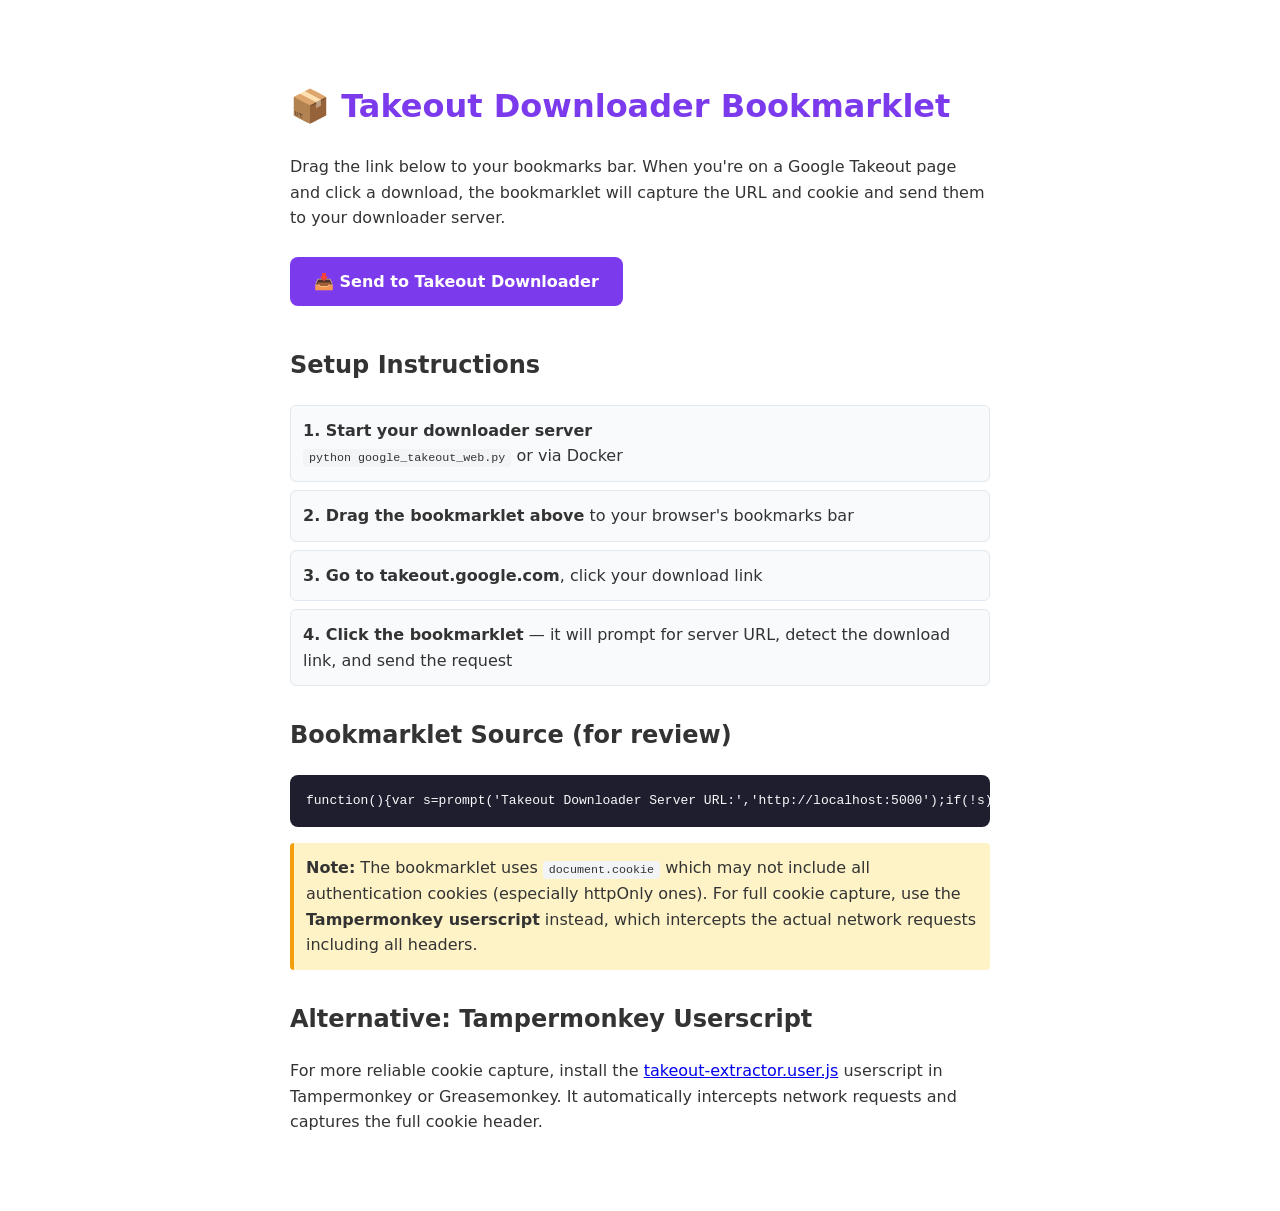
==== helpers/bookmarklet.html @ 27901a65 "~ [ Add aria2c backend, auth, helpers, rewrite docs ]: ✨ feat(core): add aria2c RPC backend and brow" ====
<!DOCTYPE html>
<html lang="en">
<head>
    <meta charset="UTF-8">
    <title>Takeout Downloader Bookmarklet</title>
    <style>
        body { font-family: system-ui, sans-serif; max-width: 700px; margin: 40px auto; padding: 20px; color: #333; line-height: 1.6; }
        h1 { color: #7c3aed; }
        h2 { margin-top: 30px; }
        code { background: #f3f4f6; padding: 2px 6px; border-radius: 4px; font-size: 0.9em; }
        pre { background: #1e1e2e; color: #f8fafc; padding: 16px; border-radius: 8px; overflow-x: auto; }
        .bookmarklet-link { display: inline-block; padding: 12px 24px; background: #7c3aed; color: white; text-decoration: none; border-radius: 8px; font-weight: 600; margin: 10px 0; }
        .bookmarklet-link:hover { background: #6d28d9; }
        .warning { background: #fef3c7; border-left: 4px solid #f59e0b; padding: 12px; margin: 16px 0; border-radius: 4px; }
        .step { background: #f8fafc; padding: 12px; margin: 8px 0; border-radius: 6px; border: 1px solid #e2e8f0; }
    </style>
</head>
<body>
    <h1>📦 Takeout Downloader Bookmarklet</h1>
    <p>Drag the link below to your bookmarks bar. When you're on a Google Takeout page and click a download, the bookmarklet will capture the URL and cookie and send them to your downloader server.</p>

    <a class="bookmarklet-link" href="javascript:void(function()%7Bvar%20s%3Dprompt('Takeout%20Downloader%20Server%20URL%3A'%2C'http%3A%2F%2Flocalhost%3A5000')%3Bif(!s)return%3Bvar%20c%3Ddocument.cookie%3Bvar%20l%3Ddocument.querySelectorAll('a%5Bhref*%3D%22takeout%22%5D%2Ca%5Bhref*%3D%22storage.cloud.google.com%22%5D')%3Bvar%20u%3Dl.length%3Fl%5B0%5D.href%3Aprompt('Paste%20takeout%20download%20URL%3A')%3Bif(!u)return%3Bvar%20au%3Dprompt('Auth%20user%20(blank%20to%20skip)%3A')%3Bvar%20ap%3Dau%3Fprompt('Auth%20password%3A')%3A''%3Bvar%20h%3D%7B'Content-Type'%3A'application%2Fjson'%7D%3Bif(au)h%5B'Authorization'%5D%3D'Basic%20'%2Bbtoa(au%2B'%3A'%2Bap)%3Bfetch(s%2B'%2Fapi%2Fstart'%2C%7Bmethod%3A'POST'%2Cheaders%3Ah%2Cbody%3AJSON.stringify(%7Bcurl_input%3A'Cookie%3A%20'%2Bc%2Curl%3Au%2Coutput_dir%3A'%2Fdownloads'%2Cparallel%3A6%2Cfile_count%3A100%7D)%7D).then(r%3Dr.json()).then(d%3D%7Balert(d.error%7C%7C'Download%20started!')%7D).catch(e%3D%7Balert('Error%3A%20'%2Be)%7D)%7D())">📥 Send to Takeout Downloader</a>

    <h2>Setup Instructions</h2>

    <div class="step">
        <strong>1. Start your downloader server</strong><br>
        <code>python google_takeout_web.py</code> or via Docker
    </div>

    <div class="step">
        <strong>2. Drag the bookmarklet above</strong> to your browser's bookmarks bar
    </div>

    <div class="step">
        <strong>3. Go to takeout.google.com</strong>, click your download link
    </div>

    <div class="step">
        <strong>4. Click the bookmarklet</strong> — it will prompt for server URL, detect the download link, and send the request
    </div>

    <h2>Bookmarklet Source (for review)</h2>
    <pre id="source-code"></pre>

    <div class="warning">
        <strong>Note:</strong> The bookmarklet uses <code>document.cookie</code> which may not include all authentication cookies (especially httpOnly ones). For full cookie capture, use the <strong>Tampermonkey userscript</strong> instead, which intercepts the actual network requests including all headers.
    </div>

    <h2>Alternative: Tampermonkey Userscript</h2>
    <p>For more reliable cookie capture, install the <a href="takeout-extractor.user.js">takeout-extractor.user.js</a> userscript in Tampermonkey or Greasemonkey. It automatically intercepts network requests and captures the full cookie header.</p>

    <script>
        // Decode and display the bookmarklet source for transparency
        const bookmarklet = document.querySelector('.bookmarklet-link').href;
        const decoded = decodeURIComponent(bookmarklet.replace('javascript:void(', '').slice(0, -1));
        document.getElementById('source-code').textContent = decoded;
    </script>
</body>
</html>
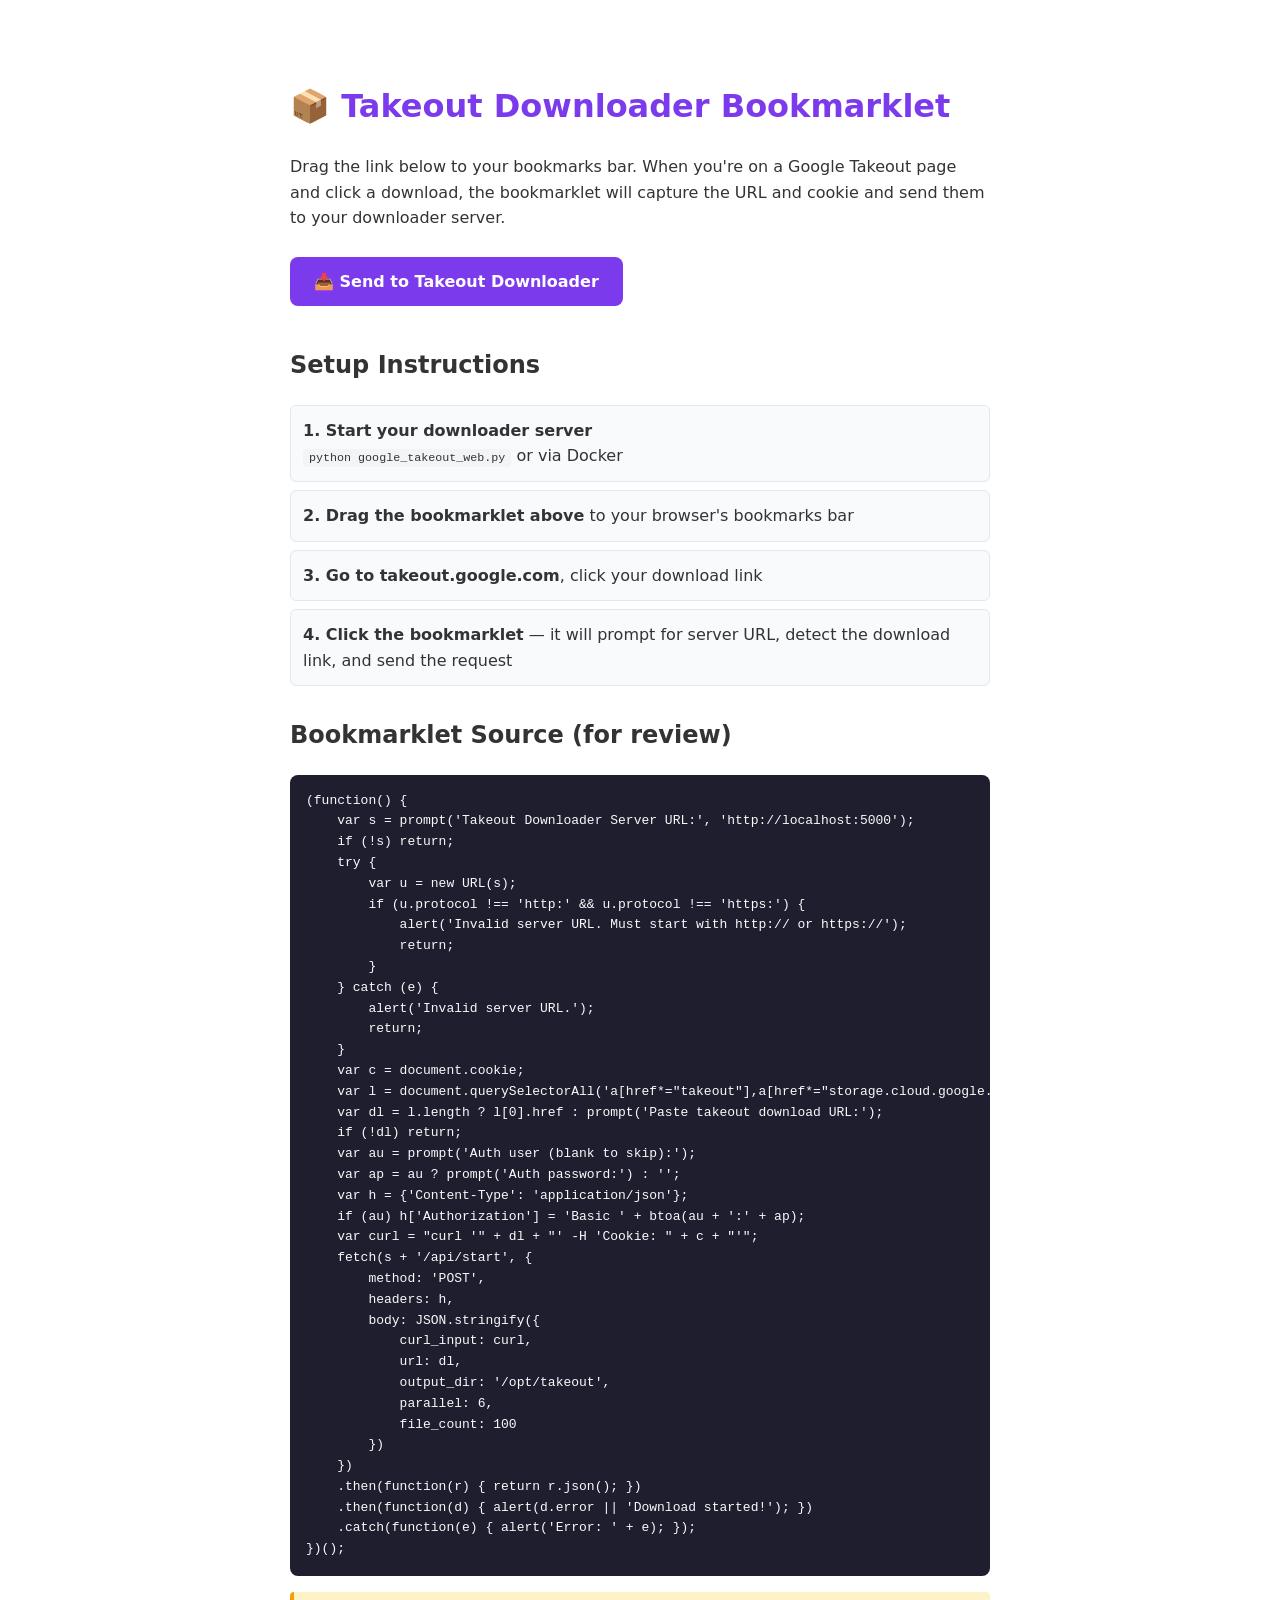
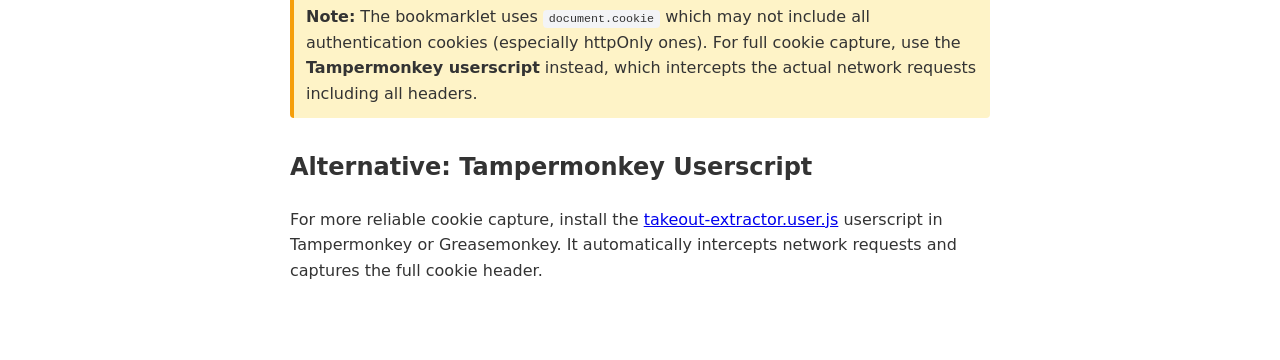
==== commit e46e2e44: "~ [ Add USAGE guide and update default paths ]: 📝 docs: add comprehensive USAGE.md guide  - Create d" ====
--- a/helpers/bookmarklet.html
+++ b/helpers/bookmarklet.html
@@ -19,7 +19,7 @@
     <h1>📦 Takeout Downloader Bookmarklet</h1>
     <p>Drag the link below to your bookmarks bar. When you're on a Google Takeout page and click a download, the bookmarklet will capture the URL and cookie and send them to your downloader server.</p>
 
-    <a class="bookmarklet-link" href="javascript:void(function()%7Bvar%20s%3Dprompt('Takeout%20Downloader%20Server%20URL%3A'%2C'http%3A%2F%2Flocalhost%3A5000')%3Bif(!s)return%3Bvar%20c%3Ddocument.cookie%3Bvar%20l%3Ddocument.querySelectorAll('a%5Bhref*%3D%22takeout%22%5D%2Ca%5Bhref*%3D%22storage.cloud.google.com%22%5D')%3Bvar%20u%3Dl.length%3Fl%5B0%5D.href%3Aprompt('Paste%20takeout%20download%20URL%3A')%3Bif(!u)return%3Bvar%20au%3Dprompt('Auth%20user%20(blank%20to%20skip)%3A')%3Bvar%20ap%3Dau%3Fprompt('Auth%20password%3A')%3A''%3Bvar%20h%3D%7B'Content-Type'%3A'application%2Fjson'%7D%3Bif(au)h%5B'Authorization'%5D%3D'Basic%20'%2Bbtoa(au%2B'%3A'%2Bap)%3Bfetch(s%2B'%2Fapi%2Fstart'%2C%7Bmethod%3A'POST'%2Cheaders%3Ah%2Cbody%3AJSON.stringify(%7Bcurl_input%3A'Cookie%3A%20'%2Bc%2Curl%3Au%2Coutput_dir%3A'%2Fdownloads'%2Cparallel%3A6%2Cfile_count%3A100%7D)%7D).then(r%3Dr.json()).then(d%3D%7Balert(d.error%7C%7C'Download%20started!')%7D).catch(e%3D%7Balert('Error%3A%20'%2Be)%7D)%7D())">📥 Send to Takeout Downloader</a>
+    <a class="bookmarklet-link" href="javascript:void(%28function%28%29%20%7B%0A%20%20%20%20var%20s%20%3D%20prompt%28%27Takeout%20Downloader%20Server%20URL%3A%27%2C%20%27http%3A%2F%2Flocalhost%3A5000%27%29%3B%0A%20%20%20%20if%20%28%21s%29%20return%3B%0A%20%20%20%20try%20%7B%0A%20%20%20%20%20%20%20%20var%20u%20%3D%20new%20URL%28s%29%3B%0A%20%20%20%20%20%20%20%20if%20%28u.protocol%20%21%3D%3D%20%27http%3A%27%20%26%26%20u.protocol%20%21%3D%3D%20%27https%3A%27%29%20%7B%0A%20%20%20%20%20%20%20%20%20%20%20%20alert%28%27Invalid%20server%20URL.%20Must%20start%20with%20http%3A%2F%2F%20or%20https%3A%2F%2F%27%29%3B%0A%20%20%20%20%20%20%20%20%20%20%20%20return%3B%0A%20%20%20%20%20%20%20%20%7D%0A%20%20%20%20%7D%20catch%20%28e%29%20%7B%0A%20%20%20%20%20%20%20%20alert%28%27Invalid%20server%20URL.%27%29%3B%0A%20%20%20%20%20%20%20%20return%3B%0A%20%20%20%20%7D%0A%20%20%20%20var%20c%20%3D%20document.cookie%3B%0A%20%20%20%20var%20l%20%3D%20document.querySelectorAll%28%27a%5Bhref%2A%3D%22takeout%22%5D%2Ca%5Bhref%2A%3D%22storage.cloud.google.com%22%5D%27%29%3B%0A%20%20%20%20var%20dl%20%3D%20l.length%20%3F%20l%5B0%5D.href%20%3A%20prompt%28%27Paste%20takeout%20download%20URL%3A%27%29%3B%0A%20%20%20%20if%20%28%21dl%29%20return%3B%0A%20%20%20%20var%20au%20%3D%20prompt%28%27Auth%20user%20%28blank%20to%20skip%29%3A%27%29%3B%0A%20%20%20%20var%20ap%20%3D%20au%20%3F%20prompt%28%27Auth%20password%3A%27%29%20%3A%20%27%27%3B%0A%20%20%20%20var%20h%20%3D%20%7B%27Content-Type%27%3A%20%27application%2Fjson%27%7D%3B%0A%20%20%20%20if%20%28au%29%20h%5B%27Authorization%27%5D%20%3D%20%27Basic%20%27%20%2B%20btoa%28au%20%2B%20%27%3A%27%20%2B%20ap%29%3B%0A%20%20%20%20var%20curl%20%3D%20%22curl%20%27%22%20%2B%20dl%20%2B%20%22%27%20-H%20%27Cookie%3A%20%22%20%2B%20c%20%2B%20%22%27%22%3B%0A%20%20%20%20fetch%28s%20%2B%20%27%2Fapi%2Fstart%27%2C%20%7B%0A%20%20%20%20%20%20%20%20method%3A%20%27POST%27%2C%0A%20%20%20%20%20%20%20%20headers%3A%20h%2C%0A%20%20%20%20%20%20%20%20body%3A%20JSON.stringify%28%7B%0A%20%20%20%20%20%20%20%20%20%20%20%20curl_input%3A%20curl%2C%0A%20%20%20%20%20%20%20%20%20%20%20%20url%3A%20dl%2C%0A%20%20%20%20%20%20%20%20%20%20%20%20output_dir%3A%20%27%2Fopt%2Ftakeout%27%2C%0A%20%20%20%20%20%20%20%20%20%20%20%20parallel%3A%206%2C%0A%20%20%20%20%20%20%20%20%20%20%20%20file_count%3A%20100%0A%20%20%20%20%20%20%20%20%7D%29%0A%20%20%20%20%7D%29%0A%20%20%20%20.then%28function%28r%29%20%7B%20return%20r.json%28%29%3B%20%7D%29%0A%20%20%20%20.then%28function%28d%29%20%7B%20alert%28d.error%20%7C%7C%20%27Download%20started%21%27%29%3B%20%7D%29%0A%20%20%20%20.catch%28function%28e%29%20%7B%20alert%28%27Error%3A%20%27%20%2B%20e%29%3B%20%7D%29%3B%0A%7D%29%28%29%3B)">📥 Send to Takeout Downloader</a>
 
     <h2>Setup Instructions</h2>
 
